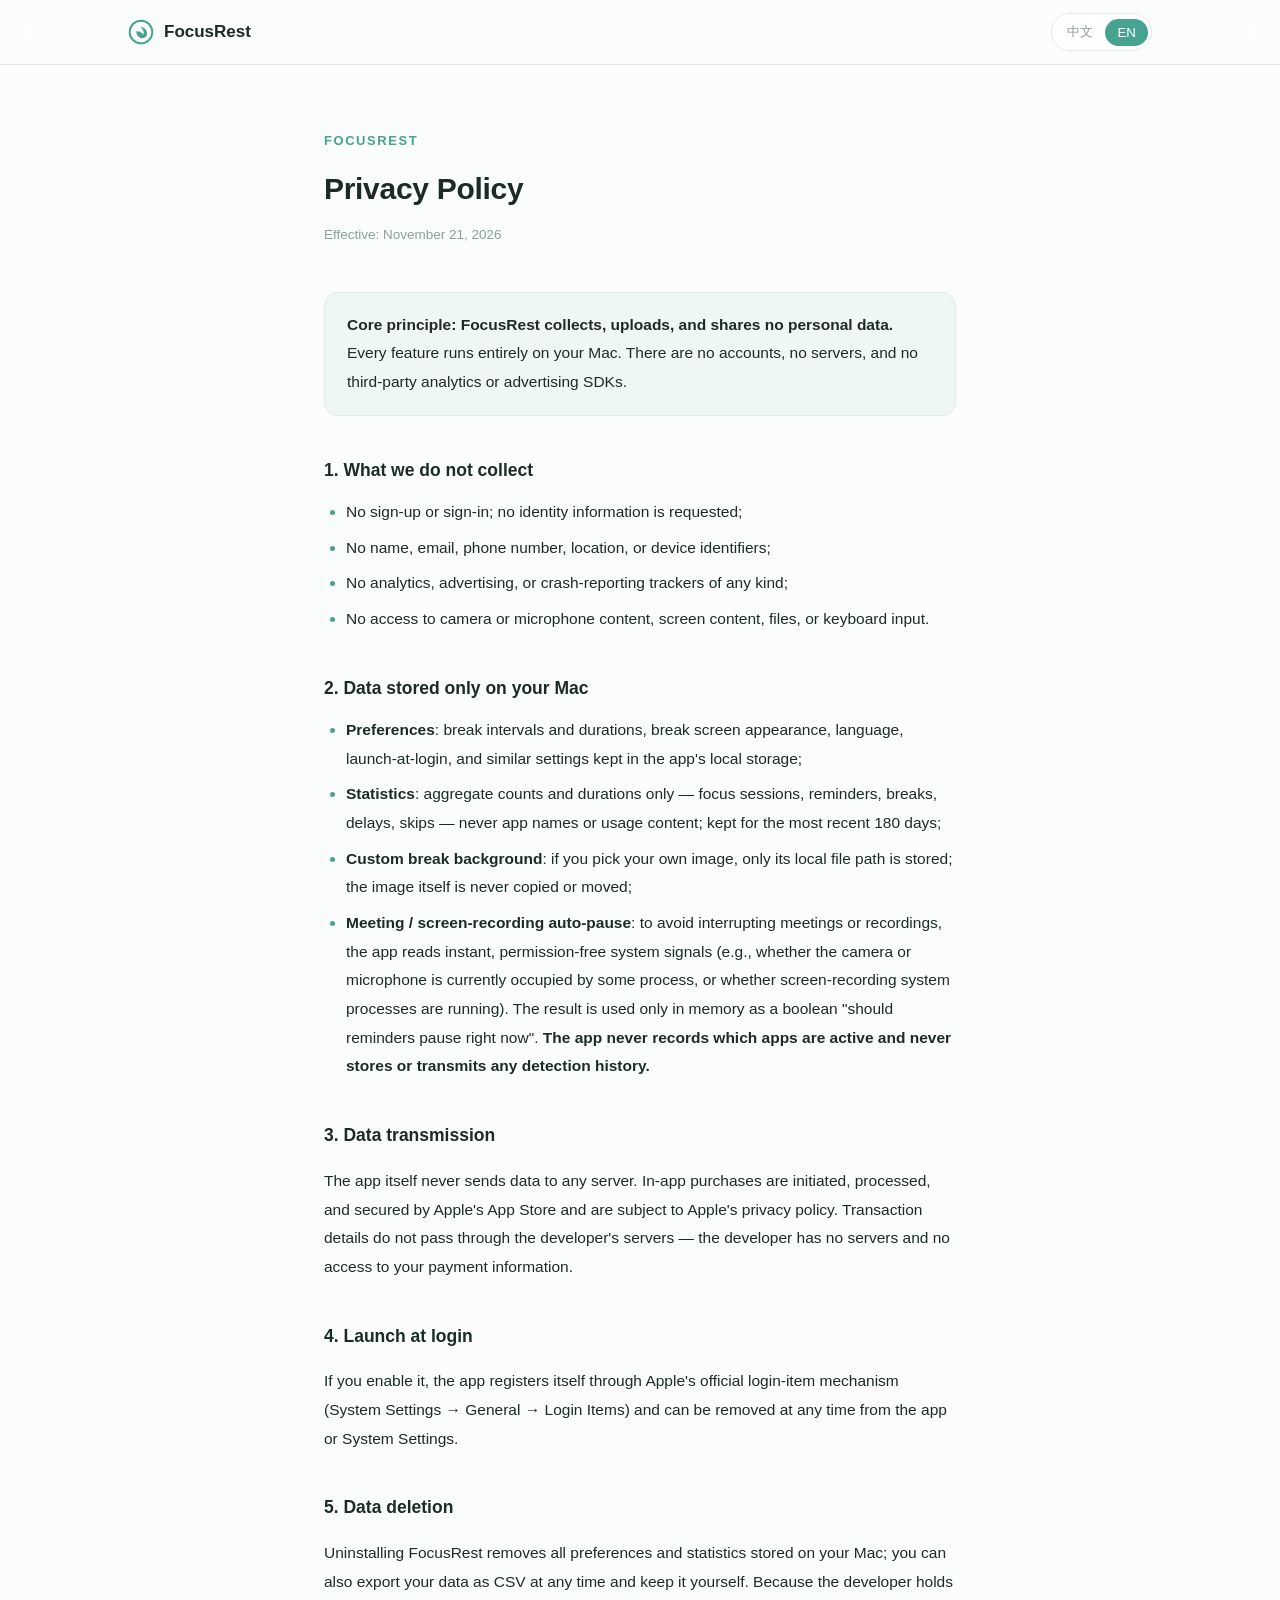
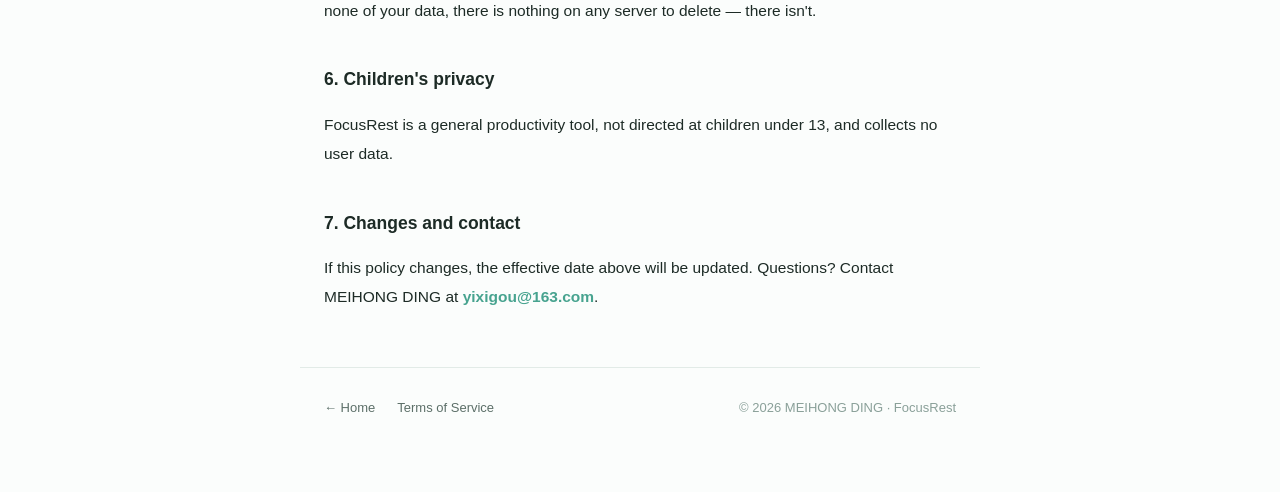
==== privacy.html @ 2b03c8bf "初始化" ====
<!DOCTYPE html>
<html lang="zh">
<head>
<meta charset="UTF-8">
<meta name="viewport" content="width=device-width, initial-scale=1.0">
<title>FocusRest 隐私政策 · Privacy Policy</title>
<style>
  :root {
    --bg: #fbfdfc; --bg-soft: #f2f8f5; --text: #1d2b26; --secondary: #5c6f68;
    --faint: #8aa099; --mint: #2e8b76; --hairline: #e2ebe7; --card: #fff;
  }
  @media (prefers-color-scheme: dark) {
    :root {
      --bg: #121815; --bg-soft: #171f1b; --text: #e6ede9; --secondary: #9db0a8;
      --faint: #7c8f88; --mint: #56c79c; --hairline: #26332d; --card: #1b2320;
    }
  }
  * { box-sizing: border-box; }
  body {
    margin: 0; background: var(--bg); color: var(--text);
    font: 15.5px/1.85 -apple-system, BlinkMacSystemFont, "SF Pro Text", "PingFang SC",
          "Helvetica Neue", "Microsoft YaHei", sans-serif;
    -webkit-font-smoothing: antialiased;
  }
  /* 双语切换 */
  html[lang="zh"] .i18n-en, html[lang="en"] .i18n-zh { display: none !important; }

  header {
    position: sticky; top: 0; z-index: 50; border-bottom: 1px solid var(--hairline);
    background: color-mix(in srgb, var(--bg) 78%, transparent);
    backdrop-filter: saturate(180%) blur(20px); -webkit-backdrop-filter: saturate(180%) blur(20px);
  }
  .nav { max-width: 1080px; margin: 0 auto; padding: 0 28px; height: 64px; display: flex; align-items: center; gap: 12px; }
  .brand { display: flex; align-items: center; gap: 10px; font-weight: 700; font-size: 17px; color: var(--text); text-decoration: none; }
  .brand svg { width: 26px; height: 26px; }
  .spacer { flex: 1; }
  .lang-switch { display: flex; align-items: center; border: 1px solid var(--hairline); border-radius: 999px; padding: 3px; background: var(--card); }
  .lang-switch button {
    appearance: none; border: 0; background: transparent; cursor: pointer;
    font: 600 12.5px/1 inherit; color: var(--faint); padding: 6px 12px; border-radius: 999px; transition: all .2s;
  }
  .lang-switch button.on { background: #47a38f; color: #fff; }

  main { max-width: 680px; margin: 0 auto; padding: 64px 24px 40px; }
  .kicker { color: #47a38f; font-size: 13px; font-weight: 700; letter-spacing: .12em; text-transform: uppercase; }
  h1 { font-size: 30px; font-weight: 800; margin: 8px 0 6px; letter-spacing: -.01em; }
  html[lang="en"] h1, html[lang="en"] h2 { font-family: "SF Pro Display", "Helvetica Neue", Arial, sans-serif; }
  .meta { color: var(--faint); font-size: 13.5px; margin-bottom: 44px; }
  h2 { font-size: 17.5px; font-weight: 700; margin: 38px 0 12px; }
  ul { padding-left: 22px; margin: 8px 0; }
  li { margin: 7px 0; }
  li::marker { color: #47a38f; }
  .lead {
    background: color-mix(in srgb, #47a38f 7%, transparent);
    border: 1px solid var(--hairline); border-radius: 14px;
    padding: 18px 22px; margin: 0 0 10px;
  }
  .ph { color: #b45309; font-weight: 600; }
  @media (prefers-color-scheme: dark) { .ph { color: #e8a33d; } }
  .mail { color: #47a38f; font-weight: 600; text-decoration: none; }
  .mail:hover { text-decoration: underline; }
  footer { max-width: 680px; margin: 0 auto; padding: 28px 24px 72px; border-top: 1px solid var(--hairline); color: var(--faint); font-size: 13px; display: flex; gap: 22px; flex-wrap: wrap; }
  footer a { color: var(--secondary); text-decoration: none; }
  footer a:hover { color: var(--text); }
</style>
</head>
<body>

<header>
  <div class="nav">
    <a class="brand" href="index.html">
      <svg viewBox="0 0 28 28" fill="none" aria-hidden="true">
        <circle cx="14" cy="14" r="12.2" stroke="#47a38f" stroke-width="2.1"/>
        <path d="M14 20.6c-3.4-1.2-5.2-4-5.2-7.4 3.6 0 6.6 1.3 8 3.8.6-3.2-.8-6.6-3.6-8.6 4.6.4 7.4 3.6 7.4 7.6 0 2.8-2 5-6.6 4.6z" fill="#47a38f"/>
      </svg>
      FocusRest
    </a>
    <span class="spacer"></span>
    <div class="lang-switch" role="group" aria-label="Language / 语言">
      <button id="btn-zh" onclick="setLang('zh')">中文</button>
      <button id="btn-en" onclick="setLang('en')">EN</button>
    </div>
  </div>
</header>

<main>
  <!-- ============ 中文 ============ -->
  <div class="i18n-zh">
    <div class="kicker">FocusRest</div>
    <h1>隐私政策</h1>
    <div class="meta">生效日期：2026 年 11 月 21 日</div>

    <p class="lead"><strong>核心原则：FocusRest 不收集、不上传、不共享任何个人数据。</strong>
    应用的全部功能都在你的 Mac 本机完成，没有账户，没有服务器，没有第三方分析或广告 SDK。</p>

    <h2>一、我们不收集的信息</h2>
    <ul>
      <li>不需要注册或登录，应用不要求提供任何身份信息；</li>
      <li>不收集姓名、邮箱、电话、位置、设备标识符；</li>
      <li>不接入数据统计、广告、崩溃收集等任何第三方追踪服务；</li>
      <li>不读取摄像头、麦克风的音视频内容，不读取屏幕内容、文件内容或键盘输入。</li>
    </ul>

    <h2>二、仅保存在你 Mac 本机的数据</h2>
    <ul>
      <li><strong>设置项</strong>：休息间隔、休息时长、休息页背景与文字颜色、界面语言、开机自动启动等，保存在应用的本机配置存储中；</li>
      <li><strong>统计信息</strong>：仅包含专注、提醒、休息、延迟、跳过等聚合计数与时长，不含任何应用名称或使用内容，仅保留最近 180 天；</li>
      <li><strong>休息页背景图片</strong>：如果你选择了自定义图片，应用只记录该图片在本机的文件路径，不会复制或移动图片文件；</li>
      <li><strong>会议 / 录屏自动暂停检测</strong>：为避免在会议和录屏期间弹出休息提醒，应用会读取系统提供的即时状态信号（例如摄像头 / 麦克风是否正被某个程序占用、是否存在与屏幕录制相关的系统进程）。这些信号无需任何隐私权限，检测结果仅作为「当前是否应暂停提醒」的布尔判断保存在内存中，<strong>不会记录哪些应用在使用设备，也不会存储或发送任何检测历史</strong>。</li>
    </ul>

    <h2>三、数据传输</h2>
    <p>应用自身不向任何服务器发送数据。应用内的购买由 Apple App Store 商店系统完成与处理，遵循 Apple 的隐私政策；除交易凭证校验外，交易信息不经过开发者服务器（开发者没有服务器，也无法访问你的支付方式）。</p>

    <h2>四、开机自动启动</h2>
    <p>如你开启该功能，应用会通过 macOS 官方的登录项机制（「系统设置 → 通用 → 登录项」）注册自身，你可以随时在应用内或系统设置中关闭并移除。</p>

    <h2>五、数据删除</h2>
    <p>卸载 FocusRest 即删除应用在本机保存的全部设置与统计数据；你也可以随时在应用内导出数据为 CSV 文件后自行保管。开发者不持有你的任何数据，因此也无从为你删除服务器数据——我们没有你的数据。</p>

    <h2>六、儿童隐私</h2>
    <p>本应用为通用效率工具，不面向 13 岁以下儿童设计，也不收集任何用户数据。</p>

    <h2>七、政策更新与联系</h2>
    <p>若本政策发生变化，我们会更新本页面的生效日期。如有疑问，请联系
    MEIHONG DING：<a class="mail" href="mailto:yixigou@163.com">yixigou@163.com</a></p>
  </div>

  <!-- ============ English ============ -->
  <div class="i18n-en">
    <div class="kicker">FocusRest</div>
    <h1>Privacy Policy</h1>
    <div class="meta">Effective: November 21, 2026</div>

    <p class="lead"><strong>Core principle: FocusRest collects, uploads, and shares no personal data.</strong>
    Every feature runs entirely on your Mac. There are no accounts, no servers, and no third-party analytics or advertising SDKs.</p>

    <h2>1. What we do not collect</h2>
    <ul>
      <li>No sign-up or sign-in; no identity information is requested;</li>
      <li>No name, email, phone number, location, or device identifiers;</li>
      <li>No analytics, advertising, or crash-reporting trackers of any kind;</li>
      <li>No access to camera or microphone content, screen content, files, or keyboard input.</li>
    </ul>

    <h2>2. Data stored only on your Mac</h2>
    <ul>
      <li><strong>Preferences</strong>: break intervals and durations, break screen appearance, language, launch-at-login, and similar settings kept in the app's local storage;</li>
      <li><strong>Statistics</strong>: aggregate counts and durations only — focus sessions, reminders, breaks, delays, skips — never app names or usage content; kept for the most recent 180 days;</li>
      <li><strong>Custom break background</strong>: if you pick your own image, only its local file path is stored; the image itself is never copied or moved;</li>
      <li><strong>Meeting / screen-recording auto-pause</strong>: to avoid interrupting meetings or recordings, the app reads instant, permission-free system signals (e.g., whether the camera or microphone is currently occupied by some process, or whether screen-recording system processes are running). The result is used only in memory as a boolean "should reminders pause right now". <strong>The app never records which apps are active and never stores or transmits any detection history.</strong></li>
    </ul>

    <h2>3. Data transmission</h2>
    <p>The app itself never sends data to any server. In-app purchases are initiated, processed, and secured by Apple's App Store and are subject to Apple's privacy policy. Transaction details do not pass through the developer's servers — the developer has no servers and no access to your payment information.</p>

    <h2>4. Launch at login</h2>
    <p>If you enable it, the app registers itself through Apple's official login-item mechanism (System Settings → General → Login Items) and can be removed at any time from the app or System Settings.</p>

    <h2>5. Data deletion</h2>
    <p>Uninstalling FocusRest removes all preferences and statistics stored on your Mac; you can also export your data as CSV at any time and keep it yourself. Because the developer holds none of your data, there is nothing on any server to delete — there isn't.</p>

    <h2>6. Children's privacy</h2>
    <p>FocusRest is a general productivity tool, not directed at children under 13, and collects no user data.</p>

    <h2>7. Changes and contact</h2>
    <p>If this policy changes, the effective date above will be updated. Questions? Contact
    MEIHONG DING at <a class="mail" href="mailto:yixigou@163.com">yixigou@163.com</a>.</p>
  </div>
</main>

<footer>
  <a href="index.html"><span class="i18n-zh">← 返回首页</span><span class="i18n-en">← Home</span></a>
  <a href="terms.html"><span class="i18n-zh">服务条款</span><span class="i18n-en">Terms of Service</span></a>
  <span class="spacer"></span>
  <span>© 2026 MEIHONG DING · FocusRest</span>
</footer>

<script>
  function setLang(l) {
    document.documentElement.lang = l;
    try { localStorage.setItem("focusrest-site-lang", l); } catch (e) {}
    syncSwitch();
  }
  function syncSwitch() {
    var l = document.documentElement.lang === "en" ? "en" : "zh";
    document.getElementById("btn-zh").classList.toggle("on", l === "zh");
    document.getElementById("btn-en").classList.toggle("on", l === "en");
  }
  (function init() {
    var saved = null;
    // URL 参数 ?lang=zh|en 优先，其次上次选择，最后跟随系统语言
    var q = (location.search.match(/[?&]lang=(zh|en)/) || [])[1];
    if (q) saved = q;
    if (!saved) { try { saved = localStorage.getItem("focusrest-site-lang"); } catch (e) {} }
    if (!saved) saved = (navigator.language || "zh").toLowerCase().indexOf("zh") === 0 ? "zh" : "en";
    document.documentElement.lang = saved;
    syncSwitch();
  })();
</script>
</body>
</html>
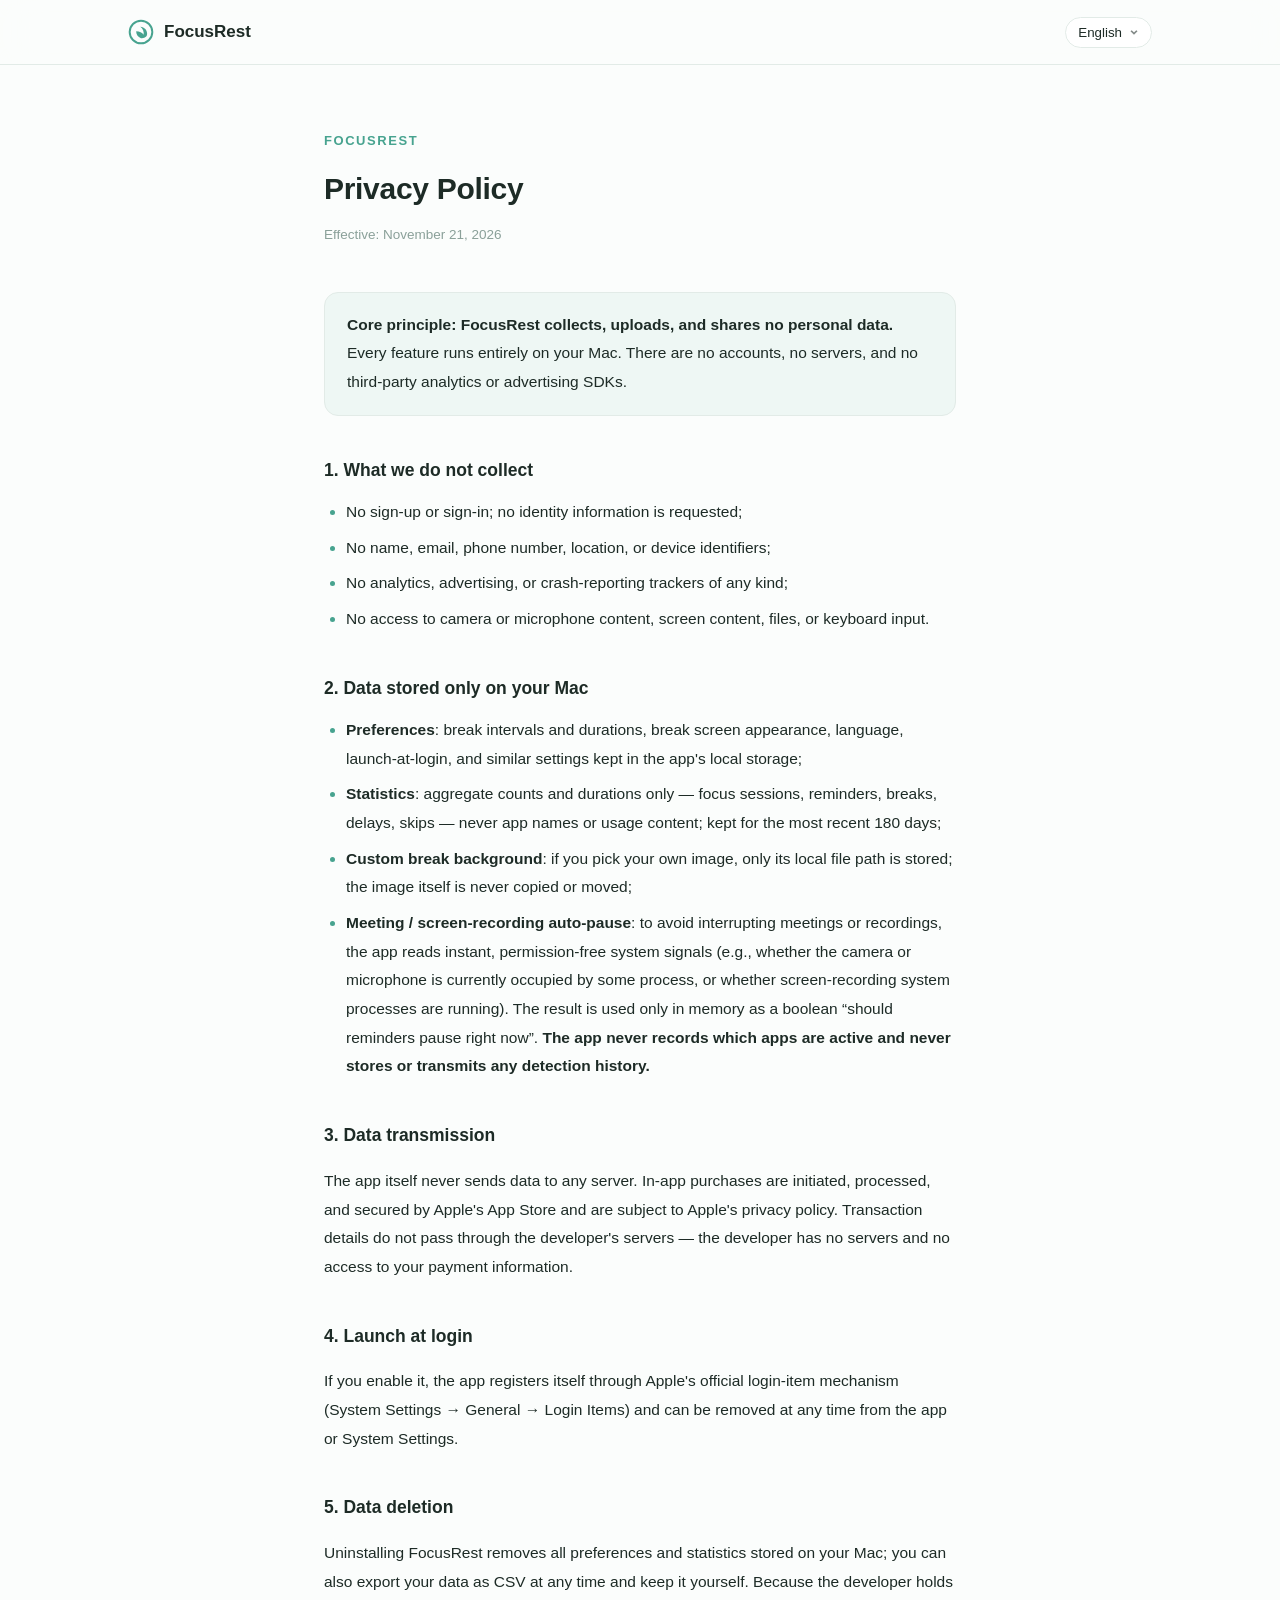
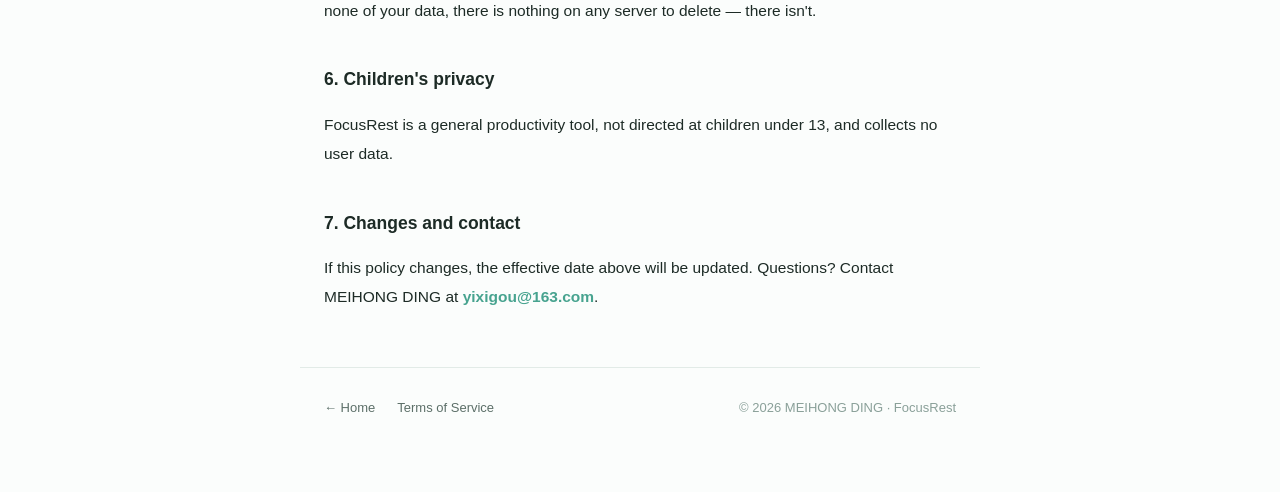
==== commit b900d23a: "Add files via upload" ====
--- a/privacy.html
+++ b/privacy.html
@@ -1,9 +1,10 @@
 <!DOCTYPE html>
-<html lang="zh">
+<html lang="zh-Hans">
 <head>
 <meta charset="UTF-8">
 <meta name="viewport" content="width=device-width, initial-scale=1.0">
 <title>FocusRest 隐私政策 · Privacy Policy</title>
+<link rel="stylesheet" href="assets/i18n.css">
 <style>
   :root {
     --bg: #fbfdfc; --bg-soft: #f2f8f5; --text: #1d2b26; --secondary: #5c6f68;
@@ -22,8 +23,6 @@
           "Helvetica Neue", "Microsoft YaHei", sans-serif;
     -webkit-font-smoothing: antialiased;
   }
-  /* 双语切换 */
-  html[lang="zh"] .i18n-en, html[lang="en"] .i18n-zh { display: none !important; }
 
   header {
     position: sticky; top: 0; z-index: 50; border-bottom: 1px solid var(--hairline);
@@ -34,17 +33,10 @@
   .brand { display: flex; align-items: center; gap: 10px; font-weight: 700; font-size: 17px; color: var(--text); text-decoration: none; }
   .brand svg { width: 26px; height: 26px; }
   .spacer { flex: 1; }
-  .lang-switch { display: flex; align-items: center; border: 1px solid var(--hairline); border-radius: 999px; padding: 3px; background: var(--card); }
-  .lang-switch button {
-    appearance: none; border: 0; background: transparent; cursor: pointer;
-    font: 600 12.5px/1 inherit; color: var(--faint); padding: 6px 12px; border-radius: 999px; transition: all .2s;
-  }
-  .lang-switch button.on { background: #47a38f; color: #fff; }
 
   main { max-width: 680px; margin: 0 auto; padding: 64px 24px 40px; }
   .kicker { color: #47a38f; font-size: 13px; font-weight: 700; letter-spacing: .12em; text-transform: uppercase; }
   h1 { font-size: 30px; font-weight: 800; margin: 8px 0 6px; letter-spacing: -.01em; }
-  html[lang="en"] h1, html[lang="en"] h2 { font-family: "SF Pro Display", "Helvetica Neue", Arial, sans-serif; }
   .meta { color: var(--faint); font-size: 13.5px; margin-bottom: 44px; }
   h2 { font-size: 17.5px; font-weight: 700; margin: 38px 0 12px; }
   ul { padding-left: 22px; margin: 8px 0; }
@@ -76,127 +68,62 @@
       FocusRest
     </a>
     <span class="spacer"></span>
-    <div class="lang-switch" role="group" aria-label="Language / 语言">
-      <button id="btn-zh" onclick="setLang('zh')">中文</button>
-      <button id="btn-en" onclick="setLang('en')">EN</button>
-    </div>
+    <div class="lang-switch" id="langSwitch" role="group" aria-label="Language / 语言"></div>
   </div>
 </header>
 
 <main>
-  <!-- ============ 中文 ============ -->
-  <div class="i18n-zh">
-    <div class="kicker">FocusRest</div>
-    <h1>隐私政策</h1>
-    <div class="meta">生效日期：2026 年 11 月 21 日</div>
+  <div class="kicker">FocusRest</div>
+  <h1 data-i18n>隐私政策</h1>
+  <div class="meta" data-i18n>生效日期：2026 年 11 月 21 日</div>
 
-    <p class="lead"><strong>核心原则：FocusRest 不收集、不上传、不共享任何个人数据。</strong>
-    应用的全部功能都在你的 Mac 本机完成，没有账户，没有服务器，没有第三方分析或广告 SDK。</p>
+  <p class="lead" data-i18n-html="p-lead"><strong>核心原则：FocusRest 不收集、不上传、不共享任何个人数据。</strong>应用的全部功能都在你的 Mac 本机完成，没有账户，没有服务器，没有第三方分析或广告 SDK。</p>
 
-    <h2>一、我们不收集的信息</h2>
-    <ul>
-      <li>不需要注册或登录，应用不要求提供任何身份信息；</li>
-      <li>不收集姓名、邮箱、电话、位置、设备标识符；</li>
-      <li>不接入数据统计、广告、崩溃收集等任何第三方追踪服务；</li>
-      <li>不读取摄像头、麦克风的音视频内容，不读取屏幕内容、文件内容或键盘输入。</li>
-    </ul>
+  <h2 data-i18n>一、我们不收集的信息</h2>
+  <ul>
+    <li data-i18n="p-no1">不需要注册或登录，应用不要求提供任何身份信息；</li>
+    <li data-i18n="p-no2">不收集姓名、邮箱、电话、位置、设备标识符；</li>
+    <li data-i18n="p-no3">不接入数据统计、广告、崩溃收集等任何第三方追踪服务；</li>
+    <li data-i18n="p-no4">不读取摄像头、麦克风的音视频内容，不读取屏幕内容、文件内容或键盘输入。</li>
+  </ul>
 
-    <h2>二、仅保存在你 Mac 本机的数据</h2>
-    <ul>
-      <li><strong>设置项</strong>：休息间隔、休息时长、休息页背景与文字颜色、界面语言、开机自动启动等，保存在应用的本机配置存储中；</li>
-      <li><strong>统计信息</strong>：仅包含专注、提醒、休息、延迟、跳过等聚合计数与时长，不含任何应用名称或使用内容，仅保留最近 180 天；</li>
-      <li><strong>休息页背景图片</strong>：如果你选择了自定义图片，应用只记录该图片在本机的文件路径，不会复制或移动图片文件；</li>
-      <li><strong>会议 / 录屏自动暂停检测</strong>：为避免在会议和录屏期间弹出休息提醒，应用会读取系统提供的即时状态信号（例如摄像头 / 麦克风是否正被某个程序占用、是否存在与屏幕录制相关的系统进程）。这些信号无需任何隐私权限，检测结果仅作为「当前是否应暂停提醒」的布尔判断保存在内存中，<strong>不会记录哪些应用在使用设备，也不会存储或发送任何检测历史</strong>。</li>
-    </ul>
+  <h2 data-i18n>二、仅保存在你 Mac 本机的数据</h2>
+  <ul>
+    <li data-i18n-html="p-prefs"><strong>设置项</strong>：休息间隔、休息时长、休息页背景与文字颜色、界面语言、开机自动启动等，保存在应用的本机配置存储中；</li>
+    <li data-i18n-html="p-stats"><strong>统计信息</strong>：仅包含专注、提醒、休息、延迟、跳过等聚合计数与时长，不含任何应用名称或使用内容，仅保留最近 180 天；</li>
+    <li data-i18n-html="p-bg"><strong>休息页背景图片</strong>：如果你选择了自定义图片，应用只记录该图片在本机的文件路径，不会复制或移动图片文件；</li>
+    <li data-i18n-html="p-detect"><strong>会议 / 录屏自动暂停检测</strong>：为避免在会议和录屏期间弹出休息提醒，应用会读取系统提供的即时状态信号（例如摄像头 / 麦克风是否正被某个程序占用、是否存在与屏幕录制相关的系统进程）。这些信号无需任何隐私权限，检测结果仅作为「当前是否应暂停提醒」的布尔判断保存在内存中，<strong>不会记录哪些应用在使用设备，也不会存储或发送任何检测历史</strong>。</li>
+  </ul>
 
-    <h2>三、数据传输</h2>
-    <p>应用自身不向任何服务器发送数据。应用内的购买由 Apple App Store 商店系统完成与处理，遵循 Apple 的隐私政策；除交易凭证校验外，交易信息不经过开发者服务器（开发者没有服务器，也无法访问你的支付方式）。</p>
+  <h2 data-i18n>三、数据传输</h2>
+  <p data-i18n="p-transmit">应用自身不向任何服务器发送数据。应用内的购买由 Apple App Store 商店系统完成与处理，遵循 Apple 的隐私政策；除交易凭证校验外，交易信息不经过开发者服务器（开发者没有服务器，也无法访问你的支付方式）。</p>
 
-    <h2>四、开机自动启动</h2>
-    <p>如你开启该功能，应用会通过 macOS 官方的登录项机制（「系统设置 → 通用 → 登录项」）注册自身，你可以随时在应用内或系统设置中关闭并移除。</p>
+  <h2 data-i18n>四、开机自动启动</h2>
+  <p data-i18n="p-login">如你开启该功能，应用会通过 macOS 官方的登录项机制（「系统设置 → 通用 → 登录项」）注册自身，你可以随时在应用内或系统设置中关闭并移除。</p>
 
-    <h2>五、数据删除</h2>
-    <p>卸载 FocusRest 即删除应用在本机保存的全部设置与统计数据；你也可以随时在应用内导出数据为 CSV 文件后自行保管。开发者不持有你的任何数据，因此也无从为你删除服务器数据——我们没有你的数据。</p>
+  <h2 data-i18n>五、数据删除</h2>
+  <p data-i18n="p-delete">卸载 FocusRest 即删除应用在本机保存的全部设置与统计数据；你也可以随时在应用内导出数据为 CSV 文件后自行保管。开发者不持有你的任何数据，因此也无从为你删除服务器数据——我们没有你的数据。</p>
 
-    <h2>六、儿童隐私</h2>
-    <p>本应用为通用效率工具，不面向 13 岁以下儿童设计，也不收集任何用户数据。</p>
+  <h2 data-i18n>六、儿童隐私</h2>
+  <p data-i18n="p-child">本应用为通用效率工具，不面向 13 岁以下儿童设计，也不收集任何用户数据。</p>
 
-    <h2>七、政策更新与联系</h2>
-    <p>若本政策发生变化，我们会更新本页面的生效日期。如有疑问，请联系
-    MEIHONG DING：<a class="mail" href="mailto:yixigou@163.com">yixigou@163.com</a></p>
-  </div>
-
-  <!-- ============ English ============ -->
-  <div class="i18n-en">
-    <div class="kicker">FocusRest</div>
-    <h1>Privacy Policy</h1>
-    <div class="meta">Effective: November 21, 2026</div>
-
-    <p class="lead"><strong>Core principle: FocusRest collects, uploads, and shares no personal data.</strong>
-    Every feature runs entirely on your Mac. There are no accounts, no servers, and no third-party analytics or advertising SDKs.</p>
-
-    <h2>1. What we do not collect</h2>
-    <ul>
-      <li>No sign-up or sign-in; no identity information is requested;</li>
-      <li>No name, email, phone number, location, or device identifiers;</li>
-      <li>No analytics, advertising, or crash-reporting trackers of any kind;</li>
-      <li>No access to camera or microphone content, screen content, files, or keyboard input.</li>
-    </ul>
-
-    <h2>2. Data stored only on your Mac</h2>
-    <ul>
-      <li><strong>Preferences</strong>: break intervals and durations, break screen appearance, language, launch-at-login, and similar settings kept in the app's local storage;</li>
-      <li><strong>Statistics</strong>: aggregate counts and durations only — focus sessions, reminders, breaks, delays, skips — never app names or usage content; kept for the most recent 180 days;</li>
-      <li><strong>Custom break background</strong>: if you pick your own image, only its local file path is stored; the image itself is never copied or moved;</li>
-      <li><strong>Meeting / screen-recording auto-pause</strong>: to avoid interrupting meetings or recordings, the app reads instant, permission-free system signals (e.g., whether the camera or microphone is currently occupied by some process, or whether screen-recording system processes are running). The result is used only in memory as a boolean "should reminders pause right now". <strong>The app never records which apps are active and never stores or transmits any detection history.</strong></li>
-    </ul>
-
-    <h2>3. Data transmission</h2>
-    <p>The app itself never sends data to any server. In-app purchases are initiated, processed, and secured by Apple's App Store and are subject to Apple's privacy policy. Transaction details do not pass through the developer's servers — the developer has no servers and no access to your payment information.</p>
-
-    <h2>4. Launch at login</h2>
-    <p>If you enable it, the app registers itself through Apple's official login-item mechanism (System Settings → General → Login Items) and can be removed at any time from the app or System Settings.</p>
-
-    <h2>5. Data deletion</h2>
-    <p>Uninstalling FocusRest removes all preferences and statistics stored on your Mac; you can also export your data as CSV at any time and keep it yourself. Because the developer holds none of your data, there is nothing on any server to delete — there isn't.</p>
-
-    <h2>6. Children's privacy</h2>
-    <p>FocusRest is a general productivity tool, not directed at children under 13, and collects no user data.</p>
-
-    <h2>7. Changes and contact</h2>
-    <p>If this policy changes, the effective date above will be updated. Questions? Contact
-    MEIHONG DING at <a class="mail" href="mailto:yixigou@163.com">yixigou@163.com</a>.</p>
-  </div>
+  <h2 data-i18n>七、政策更新与联系</h2>
+  <p data-i18n-html="p-contact">若本政策发生变化，我们会更新本页面的生效日期。如有疑问，请联系 MEIHONG DING：<a class="mail" href="mailto:yixigou@163.com">yixigou@163.com</a></p>
 </main>
 
 <footer>
-  <a href="index.html"><span class="i18n-zh">← 返回首页</span><span class="i18n-en">← Home</span></a>
-  <a href="terms.html"><span class="i18n-zh">服务条款</span><span class="i18n-en">Terms of Service</span></a>
+  <a href="index.html"><span data-i18n>← 返回首页</span></a>
+  <a href="terms.html"><span data-i18n>服务条款</span></a>
   <span class="spacer"></span>
   <span>© 2026 MEIHONG DING · FocusRest</span>
 </footer>
 
-<script>
-  function setLang(l) {
-    document.documentElement.lang = l;
-    try { localStorage.setItem("focusrest-site-lang", l); } catch (e) {}
-    syncSwitch();
-  }
-  function syncSwitch() {
-    var l = document.documentElement.lang === "en" ? "en" : "zh";
-    document.getElementById("btn-zh").classList.toggle("on", l === "zh");
-    document.getElementById("btn-en").classList.toggle("on", l === "en");
-  }
-  (function init() {
-    var saved = null;
-    // URL 参数 ?lang=zh|en 优先，其次上次选择，最后跟随系统语言
-    var q = (location.search.match(/[?&]lang=(zh|en)/) || [])[1];
-    if (q) saved = q;
-    if (!saved) { try { saved = localStorage.getItem("focusrest-site-lang"); } catch (e) {} }
-    if (!saved) saved = (navigator.language || "zh").toLowerCase().indexOf("zh") === 0 ? "zh" : "en";
-    document.documentElement.lang = saved;
-    syncSwitch();
-  })();
-</script>
+<script src="assets/i18n.js"></script>
+<script src="assets/lang/zhHant.js"></script>
+<script src="assets/lang/en.js"></script>
+<script src="assets/lang/ja.js"></script>
+<script src="assets/lang/ko.js"></script>
+<script src="assets/lang/de.js"></script>
+<script src="assets/lang/es.js"></script>
 </body>
 </html>
--- a/assets/i18n.css
+++ b/assets/i18n.css
@@ -0,0 +1,43 @@
+/* 三个页面共用的语言切换器与截图显隐样式（颜色取自各页 CSS 变量） */
+
+.lang-switch { position: relative; }
+.lang-btn {
+  display: flex; align-items: center; gap: 7px; appearance: none; cursor: pointer;
+  font: 600 12.5px/1 inherit; color: var(--text);
+  background: var(--card); border: 1px solid var(--hairline);
+  border-radius: 999px; padding: 7px 12px; transition: box-shadow .2s, border-color .2s;
+}
+.lang-btn:hover { border-color: var(--mint); }
+.lang-caret { width: 10px; height: 10px; stroke: currentColor; fill: none; stroke-width: 2; opacity: .55; transition: transform .2s; }
+.lang-switch.open .lang-caret { transform: rotate(180deg); }
+
+.lang-menu {
+  position: absolute; right: 0; top: calc(100% + 8px); z-index: 60; min-width: 148px; margin: 0; padding: 6px;
+  list-style: none; background: var(--card); border: 1px solid var(--hairline); border-radius: 14px;
+  box-shadow: 0 18px 50px -18px rgba(29, 60, 48, .35);
+  opacity: 0; visibility: hidden; transform: translateY(-6px);
+  transition: opacity .18s, transform .18s, visibility .18s;
+}
+.lang-switch.open .lang-menu { opacity: 1; visibility: visible; transform: none; }
+.lang-menu li { margin: 0; }
+.lang-menu button {
+  display: flex; width: 100%; align-items: center; justify-content: space-between; gap: 10px;
+  appearance: none; border: 0; background: transparent; cursor: pointer; text-align: left;
+  font: 500 13.5px/1 inherit; color: var(--text); padding: 8px 10px; border-radius: 9px; transition: background .15s;
+}
+.lang-menu button:hover { background: color-mix(in srgb, var(--mint) 12%, transparent); }
+.lang-menu button.on { color: var(--mint); font-weight: 700; }
+.lang-menu button.on::after { content: "✓"; }
+
+/* 截图语言：简体中文显示 cn-*，其余语言显示 en-*（App 无各语种截图，回退英文界面图） */
+html:not([lang="zh-Hans"]) [data-lang-img="zh"] { display: none !important; }
+html[lang="zh-Hans"] [data-lang-img="en"] { display: none !important; }
+
+/* 拉丁语系改用 SF Pro 标题字体（与原有 en 规则一致，扩展到 de / es） */
+html:lang(en) h1, html:lang(de) h1, html:lang(es) h1,
+html:lang(en) h2, html:lang(de) h2, html:lang(es) h2 {
+  font-family: "SF Pro Display", "Helvetica Neue", Arial, sans-serif;
+}
+html:lang(en) body, html:lang(de) body, html:lang(es) body {
+  font-family: "SF Pro Text", -apple-system, BlinkMacSystemFont, "Helvetica Neue", Arial, sans-serif;
+}
